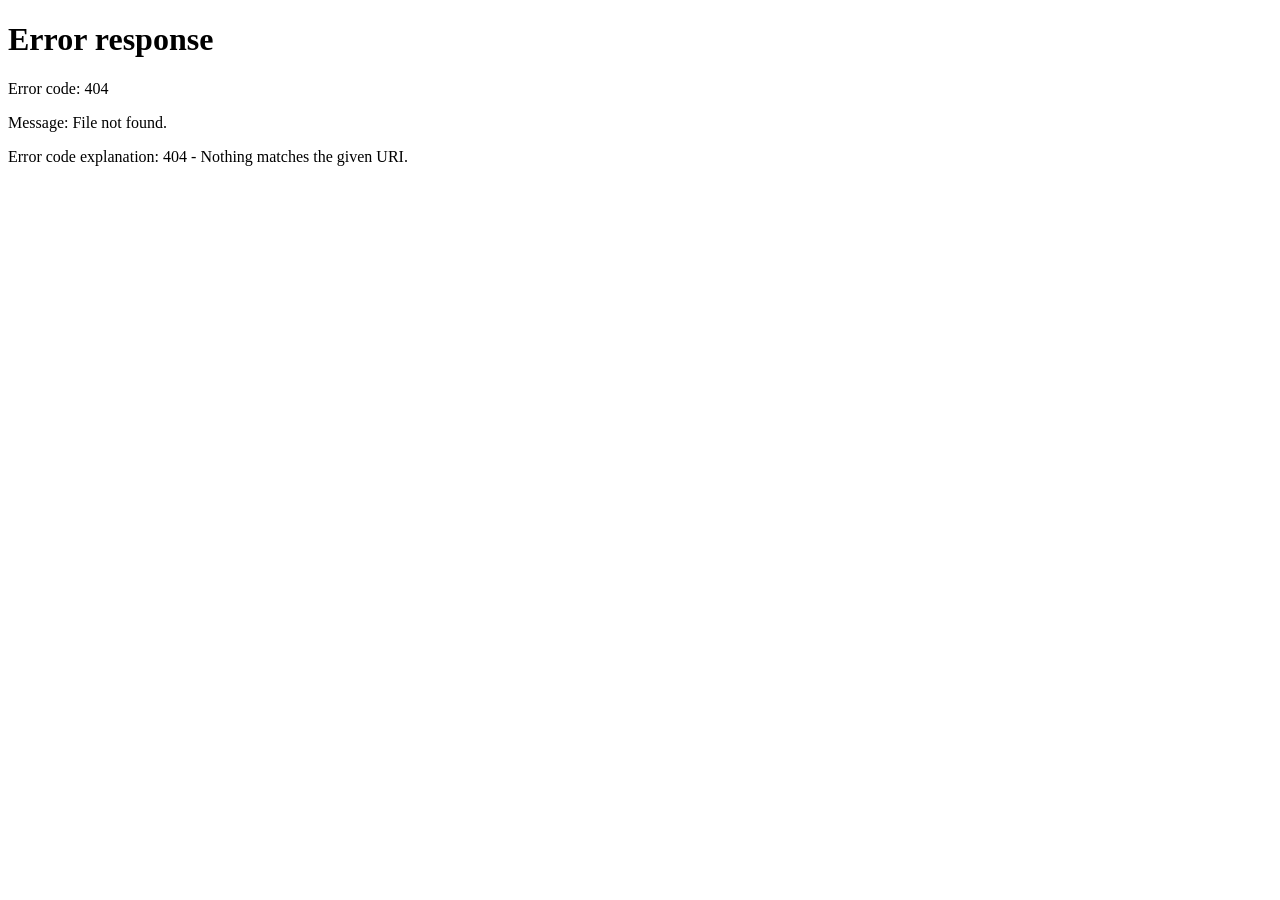
==== docs/index.html @ 2c0a61fa "docs: publish and refine the permcheck blog" ====
<!DOCTYPE html>
<html lang="en">
<head>
<meta charset="UTF-8">
<meta http-equiv="refresh" content="0; url=/when-deny-doesnt-win">
<link rel="canonical" href="https://blogs.zethian.com/when-deny-doesnt-win">
<meta name="robots" content="noindex">
<title>Redirecting…</title>
</head>
<body>
<p>Redirecting to <a href="/when-deny-doesnt-win">When deny doesn't win</a>…</p>
<script>location.replace("/when-deny-doesnt-win");</script>
</body>
</html>
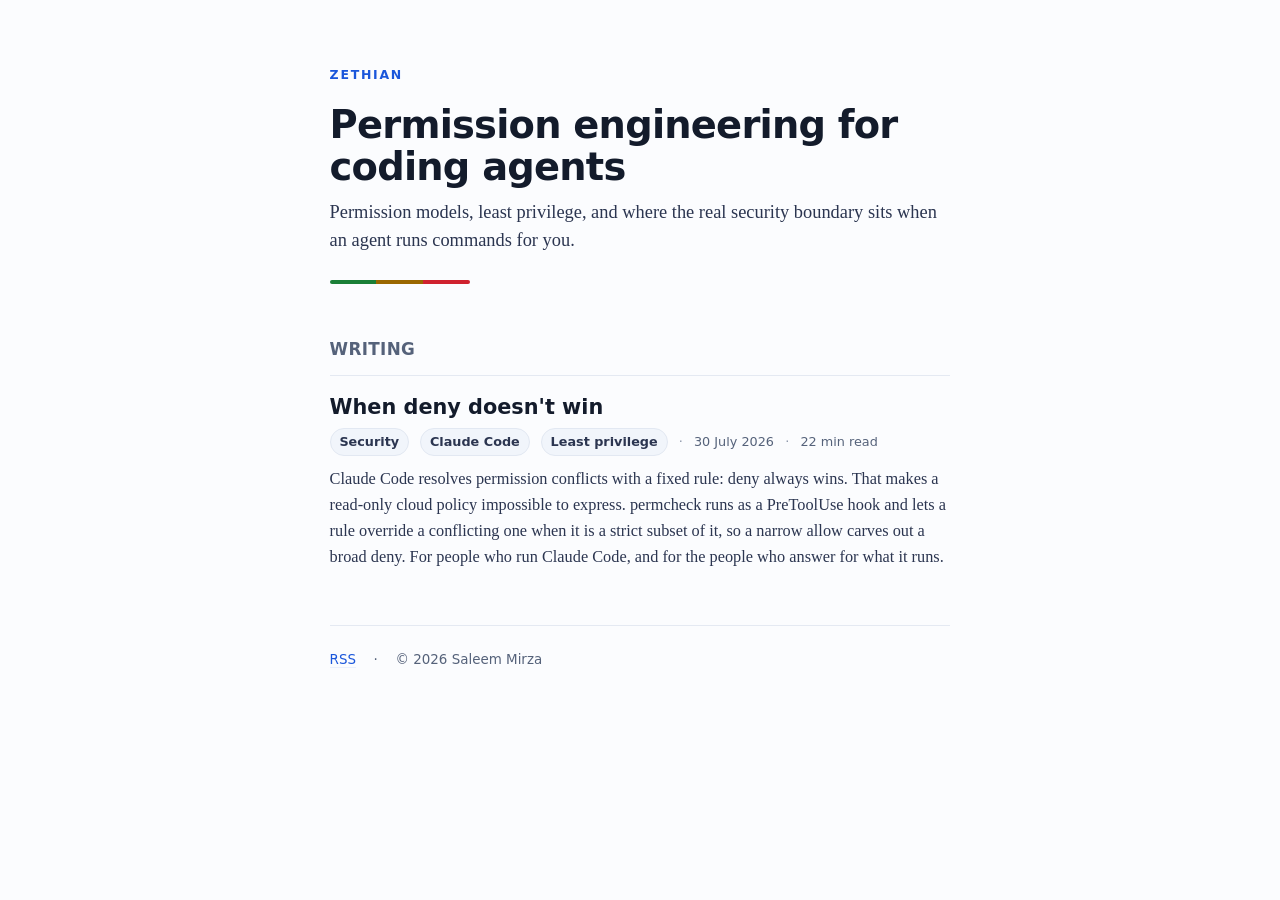
==== commit 0a26ca47: "docs: add trust, latency, recipes and site index to the blog Overlap-vs-subset example, exact specif" ====
--- a/docs/index.html
+++ b/docs/index.html
@@ -1,14 +1,204 @@
 <!DOCTYPE html>
 <html lang="en">
 <head>
+<!-- Google tag (gtag.js) -->
+<script async src="https://www.googletagmanager.com/gtag/js?id=G-W1ZPH7MEP0"></script>
+<script>
+  window.dataLayer = window.dataLayer || [];
+  function gtag(){dataLayer.push(arguments);}
+  gtag('js', new Date());
+
+  gtag('config', 'G-W1ZPH7MEP0');
+</script>
 <meta charset="UTF-8">
-<meta http-equiv="refresh" content="0; url=/when-deny-doesnt-win">
-<link rel="canonical" href="https://blogs.zethian.com/when-deny-doesnt-win">
-<meta name="robots" content="noindex">
-<title>Redirecting…</title>
+<meta name="viewport" content="width=device-width, initial-scale=1">
+<title>Zethian: permission engineering for coding agents</title>
+<meta name="description" content="Writing on permission models, least privilege, and security boundaries for coding agents such as Claude Code.">
+<link rel="canonical" href="https://blogs.zethian.com/">
+<link rel="alternate" type="application/rss+xml" title="Zethian" href="/feed.xml">
+
+<meta property="og:type" content="website">
+<meta property="og:site_name" content="Zethian">
+<meta property="og:title" content="Zethian: permission engineering for coding agents">
+<meta property="og:description" content="Writing on permission models, least privilege, and security boundaries for coding agents such as Claude Code.">
+<meta property="og:url" content="https://blogs.zethian.com/">
+<style>
+  :root {
+    --bg: #fbfcfe;
+    --panel: #f1f5fb;
+    --panel-line: #e2e8f2;
+    --ink: #131b2b;
+    --ink-soft: #2b3550;
+    --muted: #55627a;
+    --faint: #8a94a8;
+    --hairline: #e4e9f2;
+    --accent: #1a56db;
+    --allow: #1a7f37;
+    --ask: #9a6700;
+    --deny: #cf222e;
+    --serif: Georgia, "Iowan Old Style", "Times New Roman", serif;
+    --sans: system-ui, -apple-system, "Segoe UI", Roboto, sans-serif;
+  }
+
+  * { box-sizing: border-box; }
+  html { -webkit-text-size-adjust: 100%; }
+
+  body {
+    margin: 0;
+    background: var(--bg);
+    color: var(--ink);
+    font-family: var(--serif);
+    font-size: 19px;
+    line-height: 1.78;
+    -webkit-font-smoothing: antialiased;
+  }
+
+  .wrap {
+    max-width: 44rem;
+    margin-inline: auto;
+    padding: clamp(2.4rem, 5vw, 5rem) clamp(1.2rem, 4vw, 2.6rem) 5rem;
+  }
+
+  .eyebrow {
+    font-family: var(--sans);
+    font-size: 0.78rem;
+    font-weight: 700;
+    letter-spacing: 0.14em;
+    text-transform: uppercase;
+    color: var(--accent);
+    margin: 0 0 1.1rem;
+  }
+
+  h1 {
+    font-family: var(--sans);
+    font-weight: 800;
+    letter-spacing: -0.02em;
+    line-height: 1.1;
+    font-size: clamp(1.8rem, 4.4vw, 2.4rem);
+    margin: 0 0 0.7rem;
+  }
+
+  .tagline {
+    font-size: 1.15rem;
+    line-height: 1.5;
+    color: var(--ink-soft);
+    margin: 0 0 1.6rem;
+    text-wrap: pretty;
+  }
+
+  .rule-mark {
+    display: flex;
+    width: 140px;
+    height: 4px;
+    border-radius: 3px;
+    overflow: hidden;
+    margin: 1.4rem 0 2.4rem;
+  }
+  .rule-mark i { flex: 1; }
+  .rule-mark .a { background: var(--allow); }
+  .rule-mark .b { background: var(--ask); }
+  .rule-mark .d { background: var(--deny); }
+
+  h2 {
+    font-family: var(--sans);
+    font-weight: 750;
+    font-size: 1.05rem;
+    letter-spacing: 0.02em;
+    text-transform: uppercase;
+    color: var(--muted);
+    margin: 3.2rem 0 1.2rem;
+    padding-bottom: 0.6rem;
+    border-bottom: 1px solid var(--hairline);
+  }
+
+  a { color: var(--accent); text-decoration: none; border-bottom: 1px solid #eaf0fd; }
+  a:hover { border-bottom-color: var(--accent); }
+  a:focus-visible { outline: 2px solid var(--accent); outline-offset: 2px; border-radius: 2px; }
+
+  article.post { margin: 0 0 2.4rem; }
+  article.post h3 {
+    font-family: var(--sans);
+    font-size: 1.3rem;
+    font-weight: 750;
+    line-height: 1.25;
+    margin: 0 0 0.45rem;
+  }
+  article.post h3 a { color: var(--ink); border-bottom: none; }
+  article.post h3 a:hover { color: var(--accent); }
+  article.post p { margin: 0 0 0.5rem; color: var(--ink-soft); font-size: 1.02rem; line-height: 1.6; }
+  .post-meta {
+    font-family: var(--sans);
+    font-size: 0.8rem;
+    color: var(--muted);
+    display: flex;
+    flex-wrap: wrap;
+    gap: 0.4rem 0.7rem;
+    align-items: center;
+    margin-bottom: 0.6rem;
+  }
+  .post-meta .tag {
+    background: var(--panel);
+    border: 1px solid var(--panel-line);
+    color: var(--ink-soft);
+    padding: 0.1rem 0.55rem;
+    border-radius: 999px;
+    font-weight: 600;
+  }
+  .post-meta .dot { color: var(--faint); }
+
+  footer {
+    margin-top: 3.4rem;
+    padding-top: 1.4rem;
+    border-top: 1px solid var(--hairline);
+    font-family: var(--sans);
+    font-size: 0.84rem;
+    color: var(--muted);
+    display: flex;
+    flex-wrap: wrap;
+    gap: 0.5rem 1.1rem;
+  }
+
+  @media (max-width: 640px) { body { font-size: 18px; } }
+</style>
 </head>
 <body>
-<p>Redirecting to <a href="/when-deny-doesnt-win">When deny doesn't win</a>…</p>
-<script>location.replace("/when-deny-doesnt-win");</script>
+<main class="wrap">
+
+  <p class="eyebrow">Zethian</p>
+  <h1>Permission engineering for coding agents</h1>
+  <p class="tagline">Permission models, least privilege, and where the real security boundary sits when an agent runs commands for you.</p>
+  <div class="rule-mark" aria-hidden="true"><i class="a"></i><i class="b"></i><i class="d"></i></div>
+
+  <h2>Writing</h2>
+
+  <article class="post">
+    <h3><a href="/when-deny-doesnt-win">When deny doesn't win</a></h3>
+    <div class="post-meta">
+      <span class="tag">Security</span>
+      <span class="tag">Claude Code</span>
+      <span class="tag">Least privilege</span>
+      <span class="dot">·</span>
+      <span>30 July 2026</span>
+      <span class="dot">·</span>
+      <span>22 min read</span>
+    </div>
+    <p>Claude Code resolves permission conflicts with a fixed rule: deny always wins. That makes a read-only cloud policy impossible to express. permcheck runs as a PreToolUse hook and lets a rule override a conflicting one when it is a strict subset of it, so a narrow allow carves out a broad deny. For people who run Claude Code, and for the people who answer for what it runs.</p>
+  </article>
+
+  <!--
+    Discussion channel goes here. With a private source repo, GitHub Discussions
+    is unavailable; pick one of:
+      <p>Discuss this post on <a href="https://news.ycombinator.com/item?id=...">Hacker News</a>.</p>
+      <p>Questions: <a href="mailto:you@example.com">you@example.com</a>.</p>
+      <p>Discussions on the public <a href="https://github.com/saleem-mirza/marketplace/discussions">marketplace repo</a>.</p>
+  -->
+
+  <footer>
+    <span><a href="/feed.xml">RSS</a></span>
+    <span class="dot">·</span>
+    <span>© 2026 Saleem Mirza</span>
+  </footer>
+
+</main>
 </body>
 </html>
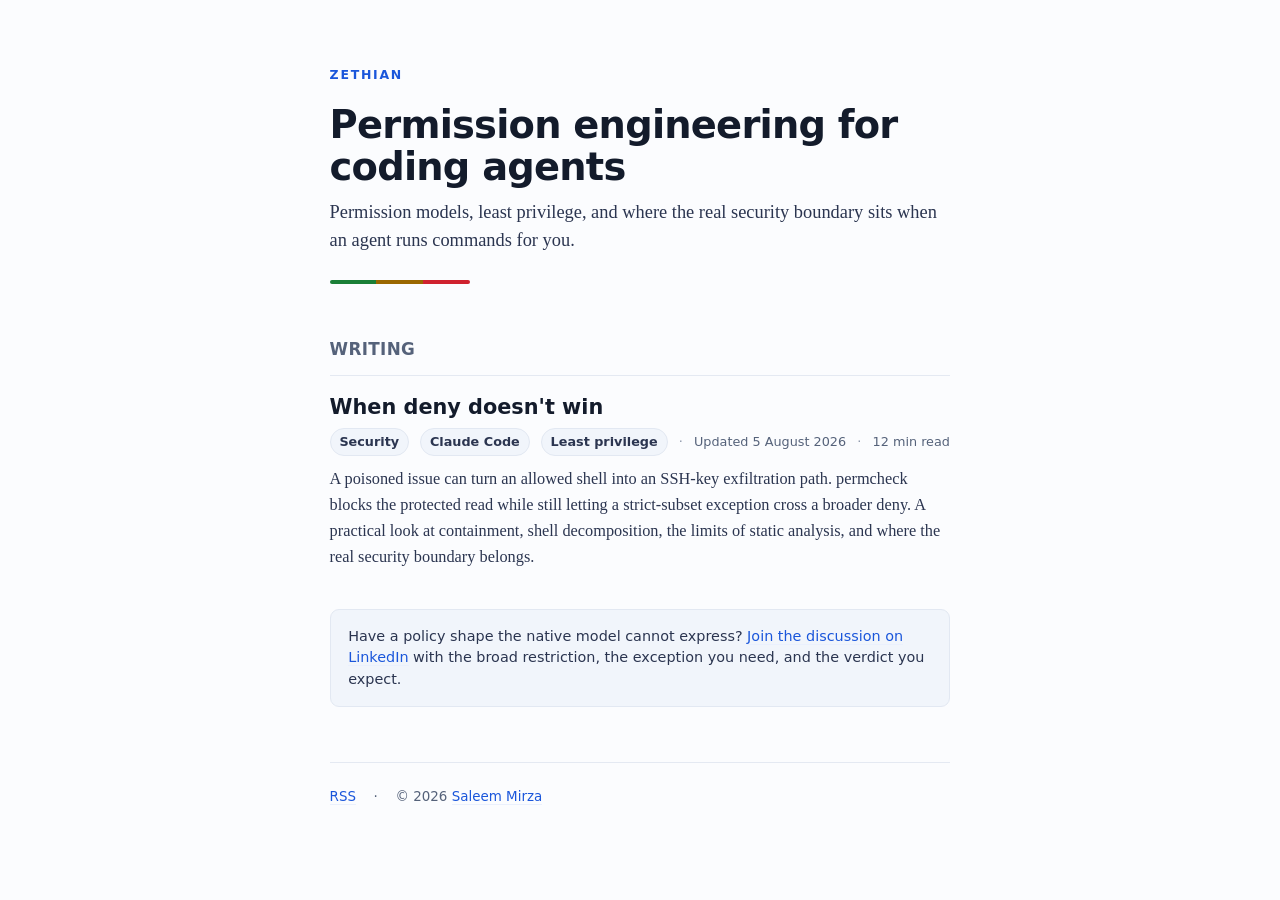
==== commit 38ac5a30: "docs(blog): improve article content and diagrams" ====
--- a/docs/index.html
+++ b/docs/index.html
@@ -146,6 +146,18 @@
   }
   .post-meta .dot { color: var(--faint); }
 
+  .discussion {
+    margin: 2rem 0 0;
+    padding: 1rem 1.1rem;
+    color: var(--ink-soft);
+    background: var(--panel);
+    border: 1px solid var(--panel-line);
+    border-radius: 9px;
+    font-family: var(--sans);
+    font-size: 0.9rem;
+    line-height: 1.5;
+  }
+
   footer {
     margin-top: 3.4rem;
     padding-top: 1.4rem;
@@ -178,25 +190,19 @@
       <span class="tag">Claude Code</span>
       <span class="tag">Least privilege</span>
       <span class="dot">·</span>
-      <span>30 July 2026</span>
+      <span>Updated 5 August 2026</span>
       <span class="dot">·</span>
-      <span>22 min read</span>
+      <span>12 min read</span>
     </div>
-    <p>Claude Code resolves permission conflicts with a fixed rule: deny always wins. That makes a read-only cloud policy impossible to express. permcheck runs as a PreToolUse hook and lets a rule override a conflicting one when it is a strict subset of it, so a narrow allow carves out a broad deny. For people who run Claude Code, and for the people who answer for what it runs.</p>
+    <p>A poisoned issue can turn an allowed shell into an SSH-key exfiltration path. permcheck blocks the protected read while still letting a strict-subset exception cross a broader deny. A practical look at containment, shell decomposition, the limits of static analysis, and where the real security boundary belongs.</p>
   </article>
 
-  <!--
-    Discussion channel goes here. With a private source repo, GitHub Discussions
-    is unavailable; pick one of:
-      <p>Discuss this post on <a href="https://news.ycombinator.com/item?id=...">Hacker News</a>.</p>
-      <p>Questions: <a href="mailto:you@example.com">you@example.com</a>.</p>
-      <p>Discussions on the public <a href="https://github.com/saleem-mirza/marketplace/discussions">marketplace repo</a>.</p>
-  -->
+  <p class="discussion">Have a policy shape the native model cannot express? <a href="https://www.linkedin.com/feed/update/urn:li:share:7489364873362059264/">Join the discussion on LinkedIn</a> with the broad restriction, the exception you need, and the verdict you expect.</p>
 
   <footer>
     <span><a href="/feed.xml">RSS</a></span>
     <span class="dot">·</span>
-    <span>© 2026 Saleem Mirza</span>
+    <span>© 2026 <a href="https://www.linkedin.com/in/saleem-mirza/" rel="me">Saleem Mirza</a></span>
   </footer>
 
 </main>
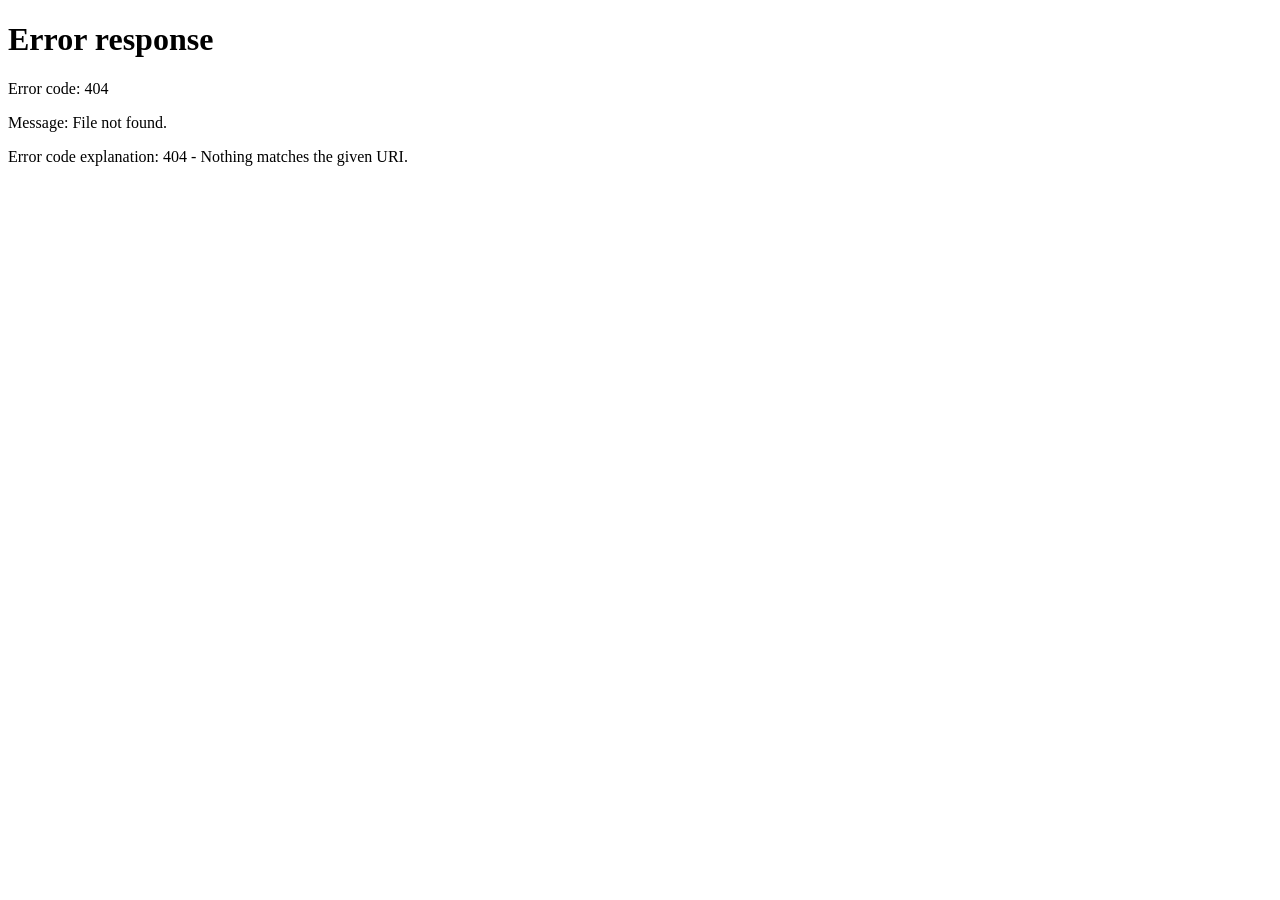
==== commit a3f2ed65: "docs(blog): add a purpose-built social card and public LinkedIn link The og:image reused a four-pane" ====
--- a/docs/index.html
+++ b/docs/index.html
@@ -1,210 +1,48 @@
 <!DOCTYPE html>
 <html lang="en">
 <head>
-<!-- Google tag (gtag.js) -->
-<script async src="https://www.googletagmanager.com/gtag/js?id=G-W1ZPH7MEP0"></script>
-<script>
-  window.dataLayer = window.dataLayer || [];
-  function gtag(){dataLayer.push(arguments);}
-  gtag('js', new Date());
-
-  gtag('config', 'G-W1ZPH7MEP0');
-</script>
 <meta charset="UTF-8">
 <meta name="viewport" content="width=device-width, initial-scale=1">
-<title>Zethian: permission engineering for coding agents</title>
+<meta http-equiv="refresh" content="0; url=/when-deny-doesnt-win.html">
+<title>When deny doesn't win</title>
 <meta name="description" content="Writing on permission models, least privilege, and security boundaries for coding agents such as Claude Code.">
-<link rel="canonical" href="https://blogs.zethian.com/">
+<link rel="canonical" href="https://blogs.zethian.com/when-deny-doesnt-win.html">
 <link rel="alternate" type="application/rss+xml" title="Zethian" href="/feed.xml">
 
-<meta property="og:type" content="website">
+<meta property="og:type" content="article">
 <meta property="og:site_name" content="Zethian">
-<meta property="og:title" content="Zethian: permission engineering for coding agents">
-<meta property="og:description" content="Writing on permission models, least privilege, and security boundaries for coding agents such as Claude Code.">
-<meta property="og:url" content="https://blogs.zethian.com/">
+<meta property="og:title" content="When deny doesn't win">
+<meta property="og:description" content="A practical guide to precise Claude Code permissions, containment-based carve-outs, and the limits of a shell-aware hook.">
+<meta property="og:url" content="https://blogs.zethian.com/when-deny-doesnt-win.html">
+<meta property="og:image" content="https://blogs.zethian.com/blog-assets/og-card.png">
+<meta property="og:image:width" content="2400">
+<meta property="og:image:height" content="1260">
+<meta property="og:image:alt" content="Social card for When deny doesn't win: a broad deny on aws with a narrower allow on aws describe commands, and the same call blocked by the native model but allowed by permcheck.">
+<meta name="twitter:card" content="summary_large_image">
+<meta name="twitter:title" content="When deny doesn't win">
+<meta name="twitter:description" content="A practical guide to precise Claude Code permissions, containment-based carve-outs, and the limits of a shell-aware hook.">
+<meta name="twitter:image" content="https://blogs.zethian.com/blog-assets/og-card.png">
+<meta name="twitter:image:alt" content="Social card for When deny doesn't win: a broad deny on aws with a narrower allow on aws describe commands, and the same call blocked by the native model but allowed by permcheck.">
+
+<script>location.replace('/when-deny-doesnt-win.html');</script>
 <style>
-  :root {
-    --bg: #fbfcfe;
-    --panel: #f1f5fb;
-    --panel-line: #e2e8f2;
-    --ink: #131b2b;
-    --ink-soft: #2b3550;
-    --muted: #55627a;
-    --faint: #8a94a8;
-    --hairline: #e4e9f2;
-    --accent: #1a56db;
-    --allow: #1a7f37;
-    --ask: #9a6700;
-    --deny: #cf222e;
-    --serif: Georgia, "Iowan Old Style", "Times New Roman", serif;
-    --sans: system-ui, -apple-system, "Segoe UI", Roboto, sans-serif;
-  }
-
-  * { box-sizing: border-box; }
-  html { -webkit-text-size-adjust: 100%; }
-
   body {
     margin: 0;
-    background: var(--bg);
-    color: var(--ink);
-    font-family: var(--serif);
-    font-size: 19px;
-    line-height: 1.78;
-    -webkit-font-smoothing: antialiased;
+    min-height: 100vh;
+    display: grid;
+    place-items: center;
+    padding: 2rem;
+    background: #fbfcfe;
+    color: #131b2b;
+    font-family: system-ui, -apple-system, "Segoe UI", Roboto, sans-serif;
+    font-size: 1rem;
+    line-height: 1.6;
+    text-align: center;
   }
-
-  .wrap {
-    max-width: 44rem;
-    margin-inline: auto;
-    padding: clamp(2.4rem, 5vw, 5rem) clamp(1.2rem, 4vw, 2.6rem) 5rem;
-  }
-
-  .eyebrow {
-    font-family: var(--sans);
-    font-size: 0.78rem;
-    font-weight: 700;
-    letter-spacing: 0.14em;
-    text-transform: uppercase;
-    color: var(--accent);
-    margin: 0 0 1.1rem;
-  }
-
-  h1 {
-    font-family: var(--sans);
-    font-weight: 800;
-    letter-spacing: -0.02em;
-    line-height: 1.1;
-    font-size: clamp(1.8rem, 4.4vw, 2.4rem);
-    margin: 0 0 0.7rem;
-  }
-
-  .tagline {
-    font-size: 1.15rem;
-    line-height: 1.5;
-    color: var(--ink-soft);
-    margin: 0 0 1.6rem;
-    text-wrap: pretty;
-  }
-
-  .rule-mark {
-    display: flex;
-    width: 140px;
-    height: 4px;
-    border-radius: 3px;
-    overflow: hidden;
-    margin: 1.4rem 0 2.4rem;
-  }
-  .rule-mark i { flex: 1; }
-  .rule-mark .a { background: var(--allow); }
-  .rule-mark .b { background: var(--ask); }
-  .rule-mark .d { background: var(--deny); }
-
-  h2 {
-    font-family: var(--sans);
-    font-weight: 750;
-    font-size: 1.05rem;
-    letter-spacing: 0.02em;
-    text-transform: uppercase;
-    color: var(--muted);
-    margin: 3.2rem 0 1.2rem;
-    padding-bottom: 0.6rem;
-    border-bottom: 1px solid var(--hairline);
-  }
-
-  a { color: var(--accent); text-decoration: none; border-bottom: 1px solid #eaf0fd; }
-  a:hover { border-bottom-color: var(--accent); }
-  a:focus-visible { outline: 2px solid var(--accent); outline-offset: 2px; border-radius: 2px; }
-
-  article.post { margin: 0 0 2.4rem; }
-  article.post h3 {
-    font-family: var(--sans);
-    font-size: 1.3rem;
-    font-weight: 750;
-    line-height: 1.25;
-    margin: 0 0 0.45rem;
-  }
-  article.post h3 a { color: var(--ink); border-bottom: none; }
-  article.post h3 a:hover { color: var(--accent); }
-  article.post p { margin: 0 0 0.5rem; color: var(--ink-soft); font-size: 1.02rem; line-height: 1.6; }
-  .post-meta {
-    font-family: var(--sans);
-    font-size: 0.8rem;
-    color: var(--muted);
-    display: flex;
-    flex-wrap: wrap;
-    gap: 0.4rem 0.7rem;
-    align-items: center;
-    margin-bottom: 0.6rem;
-  }
-  .post-meta .tag {
-    background: var(--panel);
-    border: 1px solid var(--panel-line);
-    color: var(--ink-soft);
-    padding: 0.1rem 0.55rem;
-    border-radius: 999px;
-    font-weight: 600;
-  }
-  .post-meta .dot { color: var(--faint); }
-
-  .discussion {
-    margin: 2rem 0 0;
-    padding: 1rem 1.1rem;
-    color: var(--ink-soft);
-    background: var(--panel);
-    border: 1px solid var(--panel-line);
-    border-radius: 9px;
-    font-family: var(--sans);
-    font-size: 0.9rem;
-    line-height: 1.5;
-  }
-
-  footer {
-    margin-top: 3.4rem;
-    padding-top: 1.4rem;
-    border-top: 1px solid var(--hairline);
-    font-family: var(--sans);
-    font-size: 0.84rem;
-    color: var(--muted);
-    display: flex;
-    flex-wrap: wrap;
-    gap: 0.5rem 1.1rem;
-  }
-
-  @media (max-width: 640px) { body { font-size: 18px; } }
+  a { color: #1a56db; }
 </style>
 </head>
 <body>
-<main class="wrap">
-
-  <p class="eyebrow">Zethian</p>
-  <h1>Permission engineering for coding agents</h1>
-  <p class="tagline">Permission models, least privilege, and where the real security boundary sits when an agent runs commands for you.</p>
-  <div class="rule-mark" aria-hidden="true"><i class="a"></i><i class="b"></i><i class="d"></i></div>
-
-  <h2>Writing</h2>
-
-  <article class="post">
-    <h3><a href="/when-deny-doesnt-win">When deny doesn't win</a></h3>
-    <div class="post-meta">
-      <span class="tag">Security</span>
-      <span class="tag">Claude Code</span>
-      <span class="tag">Least privilege</span>
-      <span class="dot">·</span>
-      <span>Updated 5 August 2026</span>
-      <span class="dot">·</span>
-      <span>12 min read</span>
-    </div>
-    <p>A poisoned issue can turn an allowed shell into an SSH-key exfiltration path. permcheck blocks the protected read while still letting a strict-subset exception cross a broader deny. A practical look at containment, shell decomposition, the limits of static analysis, and where the real security boundary belongs.</p>
-  </article>
-
-  <p class="discussion">Have a policy shape the native model cannot express? <a href="https://www.linkedin.com/feed/update/urn:li:share:7489364873362059264/">Join the discussion on LinkedIn</a> with the broad restriction, the exception you need, and the verdict you expect.</p>
-
-  <footer>
-    <span><a href="/feed.xml">RSS</a></span>
-    <span class="dot">·</span>
-    <span>© 2026 <a href="https://www.linkedin.com/in/saleem-mirza/" rel="me">Saleem Mirza</a></span>
-  </footer>
-
-</main>
+<p>Redirecting to <a href="/when-deny-doesnt-win.html">When deny doesn't win</a>.</p>
 </body>
 </html>
